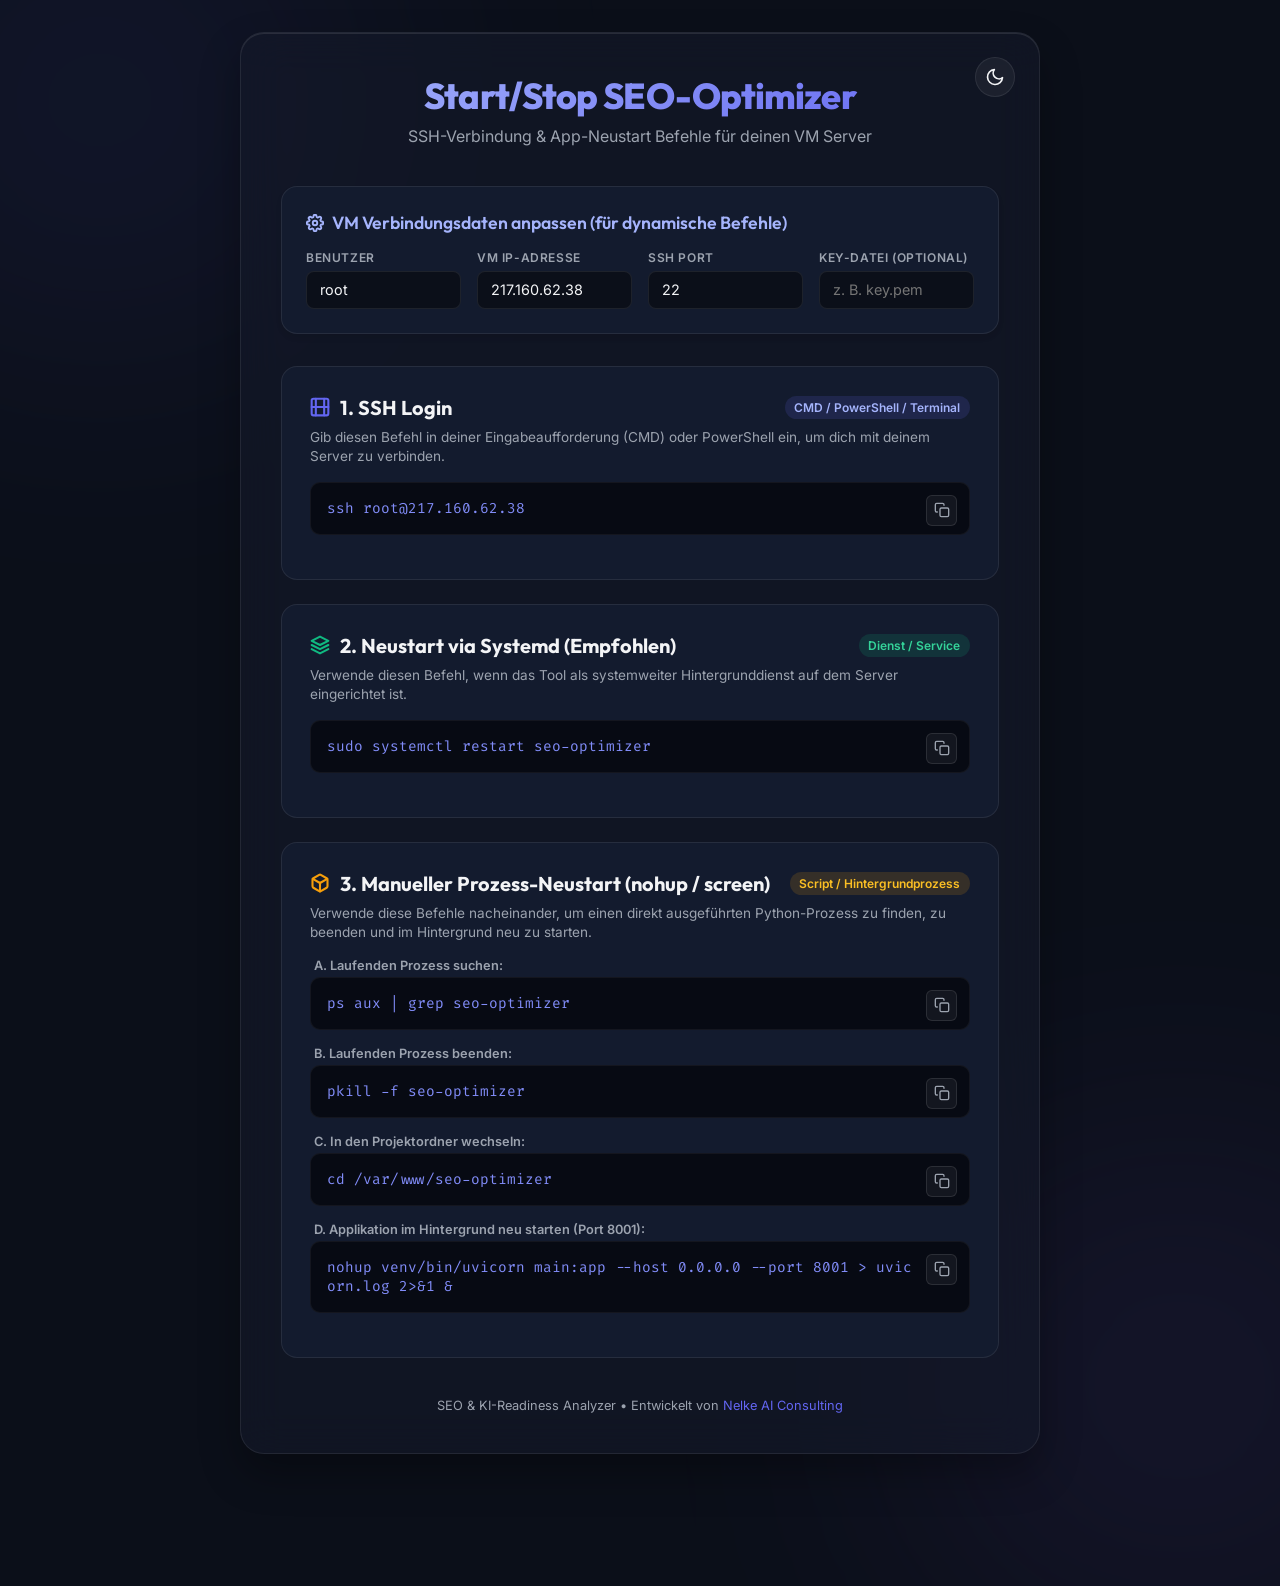
==== Start-Stop SEO-Optimizer.html @ fa499abd "Initialize project and add deploy workflow" ====
<!DOCTYPE html>
<html lang="de">
<head>
    <meta charset="UTF-8">
    <meta name="viewport" content="width=device-width, initial-scale=1.0">
    <title>Start/Stop SEO-Optimizer</title>
    <!-- Google Fonts -->
    <link rel="preconnect" href="https://fonts.googleapis.com">
    <link rel="preconnect" href="https://fonts.gstatic.com" crossorigin>
    <link href="https://fonts.googleapis.com/css2?family=Inter:wght@400;500;600;700&family=Outfit:wght@500;600;700;800&family=Fira+Code:wght@400;500&display=swap" rel="stylesheet">
    <style>
        :root {
            --bg-base: #0b0f19;
            --bg-surface: rgba(20, 26, 42, 0.6);
            --bg-card: #131b2e;
            --card-border: rgba(255, 255, 255, 0.08);
            --text-primary: #f3f4f6;
            --text-secondary: #9ca3af;
            --accent-primary: #6366f1;
            --accent-primary-hover: #4f46e5;
            --accent-emerald: #10b981;
            --code-bg: #070a13;
            --glow-color: rgba(99, 102, 241, 0.15);
        }

        .light-mode {
            --bg-base: #f3f4f6;
            --bg-surface: rgba(255, 255, 255, 0.7);
            --bg-card: #ffffff;
            --card-border: rgba(0, 0, 0, 0.08);
            --text-primary: #111827;
            --text-secondary: #4b5563;
            --accent-primary: #4f46e5;
            --accent-primary-hover: #3730a3;
            --code-bg: #f9fafb;
            --glow-color: rgba(79, 70, 229, 0.1);
        }

        .light-mode pre {
            color: #4f46e5;
        }

        .light-mode .btn-copy {
            background: rgba(0, 0, 0, 0.03);
            border: 1px solid rgba(0, 0, 0, 0.08);
        }

        /* Theme Toggle Button */
        .theme-toggle {
            position: absolute;
            top: 1.5rem;
            right: 1.5rem;
            background: rgba(255, 255, 255, 0.05);
            border: 1px solid var(--card-border);
            color: var(--text-primary);
            border-radius: 50%;
            width: 40px;
            height: 40px;
            cursor: pointer;
            display: flex;
            align-items: center;
            justify-content: center;
            transition: all 0.3s ease;
            z-index: 10;
        }

        .light-mode .theme-toggle {
            background: rgba(0, 0, 0, 0.03);
        }

        .theme-toggle:hover {
            background: rgba(255, 255, 255, 0.1);
            transform: scale(1.05);
        }

        .light-mode .theme-toggle:hover {
            background: rgba(0, 0, 0, 0.08);
        }

        .sun-icon {
            display: none;
        }

        .moon-icon {
            display: block;
        }

        .light-mode .sun-icon {
            display: block;
        }

        .light-mode .moon-icon {
            display: none;
        }


        * {
            box-sizing: border-box;
            margin: 0;
            padding: 0;
        }

        body {
            font-family: 'Inter', sans-serif;
            background-color: var(--bg-base);
            color: var(--text-primary);
            min-height: 100vh;
            display: flex;
            justify-content: center;
            align-items: center;
            padding: 2rem 1rem;
            position: relative;
            overflow-x: hidden;
        }

        /* Decorative glowing backgrounds */
        .glow-bg {
            position: absolute;
            width: 400px;
            height: 400px;
            border-radius: 50%;
            filter: blur(150px);
            z-index: 0;
            pointer-events: none;
            opacity: 0.5;
        }

        .bg-indigo {
            top: -100px;
            left: -100px;
            background: rgba(99, 102, 241, 0.3);
        }

        .bg-violet {
            bottom: -100px;
            right: -100px;
            background: rgba(139, 92, 246, 0.3);
        }

        .container {
            width: 100%;
            max-width: 800px;
            background: var(--bg-surface);
            backdrop-filter: blur(20px);
            -webkit-backdrop-filter: blur(20px);
            border: 1px solid var(--card-border);
            border-radius: 24px;
            padding: 2.5rem;
            z-index: 1;
            box-shadow: 0 20px 40px rgba(0, 0, 0, 0.3), 
                        inset 0 1px 0 rgba(255, 255, 255, 0.1);
        }

        header {
            margin-bottom: 2.5rem;
            text-align: center;
        }

        header h1 {
            font-family: 'Outfit', sans-serif;
            font-size: 2.25rem;
            font-weight: 800;
            background: linear-gradient(135deg, #a5b4fc 0%, #6366f1 100%);
            -webkit-background-clip: text;
            -webkit-text-fill-color: transparent;
            margin-bottom: 0.5rem;
            letter-spacing: -0.025em;
        }

        header p {
            color: var(--text-secondary);
            font-size: 1rem;
        }

        .config-section {
            background: var(--bg-card);
            border: 1px solid var(--card-border);
            border-radius: 16px;
            padding: 1.5rem;
            margin-bottom: 2rem;
            box-shadow: 0 4px 6px -1px rgba(0, 0, 0, 0.1);
        }

        .config-title {
            font-family: 'Outfit', sans-serif;
            font-size: 1.1rem;
            font-weight: 600;
            margin-bottom: 1rem;
            color: #a5b4fc;
            display: flex;
            align-items: center;
            gap: 0.5rem;
        }

        .grid-inputs {
            display: grid;
            grid-template-columns: repeat(auto-fit, minmax(150px, 1fr));
            gap: 1rem;
        }

        .input-group {
            display: flex;
            flex-direction: column;
            gap: 0.35rem;
        }

        .input-group label {
            font-size: 0.75rem;
            font-weight: 600;
            text-transform: uppercase;
            letter-spacing: 0.05em;
            color: var(--text-secondary);
        }

        .input-group input {
            background: var(--bg-base);
            border: 1px solid var(--card-border);
            border-radius: 8px;
            padding: 0.6rem 0.8rem;
            color: var(--text-primary);
            font-family: inherit;
            font-size: 0.9rem;
            transition: all 0.2s ease;
        }

        .input-group input:focus {
            outline: none;
            border-color: var(--accent-primary);
            box-shadow: 0 0 0 3px var(--glow-color);
        }

        .card {
            background: var(--bg-card);
            border: 1px solid var(--card-border);
            border-radius: 16px;
            padding: 1.75rem;
            margin-bottom: 1.5rem;
            transition: transform 0.2s ease, box-shadow 0.2s ease;
        }

        .card:hover {
            transform: translateY(-2px);
            box-shadow: 0 12px 20px rgba(0, 0, 0, 0.2);
        }

        .card-header {
            display: flex;
            align-items: center;
            justify-content: space-between;
            margin-bottom: 1rem;
        }

        .card-title {
            font-family: 'Outfit', sans-serif;
            font-size: 1.25rem;
            font-weight: 700;
            color: var(--text-primary);
            display: flex;
            align-items: center;
            gap: 0.6rem;
        }

        .card-subtitle {
            font-size: 0.85rem;
            color: var(--text-secondary);
            margin-top: -0.5rem;
            margin-bottom: 1rem;
            line-height: 1.4;
        }

        .code-container {
            position: relative;
            background: var(--code-bg);
            border: 1px solid rgba(255, 255, 255, 0.05);
            border-radius: 10px;
            padding: 1rem;
            margin-bottom: 1rem;
        }

        pre {
            font-family: 'Fira Code', monospace;
            font-size: 0.9rem;
            overflow-x: auto;
            white-space: pre-wrap;
            word-break: break-all;
            color: #818cf8;
            padding-right: 2.5rem;
        }

        .btn-copy {
            position: absolute;
            top: 0.75rem;
            right: 0.75rem;
            background: rgba(255, 255, 255, 0.05);
            border: 1px solid rgba(255, 255, 255, 0.1);
            color: var(--text-secondary);
            border-radius: 6px;
            padding: 0.4rem;
            cursor: pointer;
            transition: all 0.2s ease;
            display: flex;
            align-items: center;
            justify-content: center;
        }

        .btn-copy:hover {
            background: var(--accent-primary);
            color: white;
            border-color: var(--accent-primary);
        }

        .btn-copy svg {
            width: 16px;
            height: 16px;
            fill: none;
            stroke: currentColor;
            stroke-width: 2;
            stroke-linecap:round;
            stroke-linejoin:round;
        }

        .badge {
            background: rgba(99, 102, 241, 0.15);
            color: #a5b4fc;
            padding: 0.25rem 0.6rem;
            border-radius: 9999px;
            font-size: 0.75rem;
            font-weight: 600;
        }

        .badge-green {
            background: rgba(16, 185, 129, 0.15);
            color: #34d399;
        }

        footer {
            margin-top: 2.5rem;
            text-align: center;
            font-size: 0.8rem;
            color: var(--text-secondary);
        }

        footer a {
            color: var(--accent-primary);
            text-decoration: none;
        }

        footer a:hover {
            text-decoration: underline;
        }

        /* Success feedback animation for copying */
        @keyframes pulseSuccess {
            0% { transform: scale(1); }
            50% { transform: scale(1.1); background-color: var(--accent-emerald); }
            100% { transform: scale(1); }
        }

        .copy-success {
            animation: pulseSuccess 0.4s ease-in-out;
            background-color: var(--accent-emerald) !important;
            color: white !important;
            border-color: var(--accent-emerald) !important;
        }
    </style>
</head>
<body>
    <div class="glow-bg bg-indigo"></div>
    <div class="glow-bg bg-violet"></div>

    <div class="container" style="position: relative;">
        <!-- Theme Toggle Switch -->
        <button class="theme-toggle" id="themeToggleBtn" aria-label="Farbschema umschalten">
            <svg class="moon-icon" viewBox="0 0 24 24" width="20" height="20" fill="none" stroke="currentColor" stroke-width="2" stroke-linecap="round" stroke-linejoin="round">
                <path d="M21 12.79A9 9 0 1 1 11.21 3 7 7 0 0 0 21 12.79z"></path>
            </svg>
            <svg class="sun-icon" viewBox="0 0 24 24" width="20" height="20" fill="none" stroke="currentColor" stroke-width="2" stroke-linecap="round" stroke-linejoin="round">
                <circle cx="12" cy="12" r="5"></circle>
                <line x1="12" y1="1" x2="12" y2="3"></line>
                <line x1="12" y1="21" x2="12" y2="23"></line>
                <line x1="4.22" y1="4.22" x2="5.64" y2="5.64"></line>
                <line x1="18.36" y1="18.36" x2="19.78" y2="19.78"></line>
                <line x1="1" y1="12" x2="3" y2="12"></line>
                <line x1="21" y1="12" x2="23" y2="12"></line>
                <line x1="4.22" y1="19.78" x2="5.64" y2="18.36"></line>
                <line x1="18.36" y1="5.64" x2="19.78" y2="4.22"></line>
            </svg>
        </button>
        <header>
            <h1>Start/Stop SEO-Optimizer</h1>
            <p>SSH-Verbindung &amp; App-Neustart Befehle für deinen VM Server</p>
        </header>

        <!-- CONFIGURATION FORM -->
        <section class="config-section">
            <div class="config-title">
                <svg width="18" height="18" viewBox="0 0 24 24" fill="none" stroke="currentColor" stroke-width="2.5" stroke-linecap="round" stroke-linejoin="round">
                    <circle cx="12" cy="12" r="3"></circle>
                    <path d="M19.4 15a1.65 1.65 0 0 0 .33 1.82l.06.06a2 2 0 1 1-2.83 2.83l-.06-.06a1.65 1.65 0 0 0-1.82-.33 1.65 1.65 0 0 0-1 1.51V21a2 2 0 0 1-4 0v-.09A1.65 1.65 0 0 0 9 19.4a1.65 1.65 0 0 0-1.82.33l-.06.06a2 2 0 1 1-2.83-2.83l.06-.06a1.65 1.65 0 0 0 .33-1.82 1.65 1.65 0 0 0-1.51-1H3a2 2 0 0 1 0-4h.09A1.65 1.65 0 0 0 4.6 9a1.65 1.65 0 0 0-.33-1.82l-.06-.06a2 2 0 1 1 2.83-2.83l.06.06a1.65 1.65 0 0 0 1.82.33H9a1.65 1.65 0 0 0 1-1.51V3a2 2 0 0 1 4 0v.09a1.65 1.65 0 0 0 1 1.51 1.65 1.65 0 0 0 1.82-.33l.06-.06a2 2 0 1 1 2.83 2.83l-.06.06a1.65 1.65 0 0 0-.33 1.82V9a1.65 1.65 0 0 0 1.51 1H21a2 2 0 0 1 0 4h-.09a1.65 1.65 0 0 0-1.51 1z"></path>
                </svg>
                <span>VM Verbindungsdaten anpassen (für dynamische Befehle)</span>
            </div>
            <div class="grid-inputs">
                <div class="input-group">
                    <label for="sshUser">Benutzer</label>
                    <input type="text" id="sshUser" value="root">
                </div>
                <div class="input-group">
                    <label for="sshIp">VM IP-Adresse</label>
                    <input type="text" id="sshIp" value="217.160.62.38">
                </div>
                <div class="input-group">
                    <label for="sshPort">SSH Port</label>
                    <input type="number" id="sshPort" value="22">
                </div>
                <div class="input-group">
                    <label for="sshKey">Key-Datei (Optional)</label>
                    <input type="text" id="sshKey" placeholder="z. B. key.pem">
                </div>
            </div>
        </section>

        <!-- COMMAND CARDS -->

        <!-- SSH LOGIN -->
        <div class="card">
            <div class="card-header">
                <span class="card-title">
                    <svg width="20" height="20" viewBox="0 0 24 24" fill="none" stroke="currentColor" stroke-width="2.5" stroke-linecap="round" stroke-linejoin="round" style="color: var(--accent-primary)">
                        <rect x="2" y="2" width="20" height="20" rx="2.18" ry="2.18"></rect>
                        <line x1="7" y1="2" x2="7" y2="22"></line>
                        <line x1="17" y1="2" x2="17" y2="22"></line>
                        <line x1="2" y1="12" x2="22" y2="12"></line>
                    </svg>
                    1. SSH Login
                </span>
                <span class="badge">CMD / PowerShell / Terminal</span>
            </div>
            <div class="card-subtitle">Gib diesen Befehl in deiner Eingabeaufforderung (CMD) oder PowerShell ein, um dich mit deinem Server zu verbinden.</div>
            <div class="code-container">
                <pre id="sshCmd">ssh root@217.160.62.38</pre>
                <button class="btn-copy" onclick="copyText('sshCmd', this)" title="Kopieren">
                    <svg viewBox="0 0 24 24"><rect x="9" y="9" width="13" height="13" rx="2" ry="2"></rect><path d="M5 15H4a2 2 0 0 1-2-2V4a2 2 0 0 1 2-2h9a2 2 0 0 1 2 2v1"></path></svg>
                </button>
            </div>
        </div>

        <!-- RESTART OPTION A: SYSTEMD -->
        <div class="card">
            <div class="card-header">
                <span class="card-title">
                    <svg width="20" height="20" viewBox="0 0 24 24" fill="none" stroke="currentColor" stroke-width="2.5" stroke-linecap="round" stroke-linejoin="round" style="color: var(--accent-emerald)">
                        <polygon points="12 2 2 7 12 12 22 7 12 2"></polygon>
                        <polyline points="2 17 12 22 22 17"></polyline>
                        <polyline points="2 12 12 17 22 12"></polyline>
                    </svg>
                    2. Neustart via Systemd (Empfohlen)
                </span>
                <span class="badge badge-green">Dienst / Service</span>
            </div>
            <div class="card-subtitle">Verwende diesen Befehl, wenn das Tool als systemweiter Hintergrunddienst auf dem Server eingerichtet ist.</div>
            <div class="code-container">
                <pre id="systemdCmd">sudo systemctl restart seo-optimizer</pre>
                <button class="btn-copy" onclick="copyText('systemdCmd', this)" title="Kopieren">
                    <svg viewBox="0 0 24 24"><rect x="9" y="9" width="13" height="13" rx="2" ry="2"></rect><path d="M5 15H4a2 2 0 0 1-2-2V4a2 2 0 0 1 2-2h9a2 2 0 0 1 2 2v1"></path></svg>
                </button>
            </div>
        </div>

        <!-- RESTART OPTION B: MANUAL PROCESS -->
        <div class="card">
            <div class="card-header">
                <span class="card-title">
                    <svg width="20" height="20" viewBox="0 0 24 24" fill="none" stroke="currentColor" stroke-width="2.5" stroke-linecap="round" stroke-linejoin="round" style="color: #f59e0b">
                        <path d="M21 16V8a2 2 0 0 0-1-1.73l-7-4a2 2 0 0 0-2 0l-7 4A2 2 0 0 0 3 8v8a2 2 0 0 0 1 1.73l7 4a2 2 0 0 0 2 0l7-4A2 2 0 0 0 21 16z"></path>
                        <polyline points="3.27 6.96 12 12.01 20.73 6.96"></polyline>
                        <line x1="12" y1="22.08" x2="12" y2="12"></line>
                    </svg>
                    3. Manueller Prozess-Neustart (nohup / screen)
                </span>
                <span class="badge" style="background: rgba(245, 158, 11, 0.15); color: #fbbf24;">Script / Hintergrundprozess</span>
            </div>
            <div class="card-subtitle">Verwende diese Befehle nacheinander, um einen direkt ausgeführten Python-Prozess zu finden, zu beenden und im Hintergrund neu zu starten.</div>
            
            <div style="font-size: 0.8rem; margin: 1rem 0 0.25rem 0.25rem; font-weight: 600; color: var(--text-secondary);">A. Laufenden Prozess suchen:</div>
            <div class="code-container">
                <pre id="findCmd">ps aux | grep seo-optimizer</pre>
                <button class="btn-copy" onclick="copyText('findCmd', this)" title="Kopieren">
                    <svg viewBox="0 0 24 24"><rect x="9" y="9" width="13" height="13" rx="2" ry="2"></rect><path d="M5 15H4a2 2 0 0 1-2-2V4a2 2 0 0 1 2-2h9a2 2 0 0 1 2 2v1"></path></svg>
                </button>
            </div>

            <div style="font-size: 0.8rem; margin: 1rem 0 0.25rem 0.25rem; font-weight: 600; color: var(--text-secondary);">B. Laufenden Prozess beenden:</div>
            <div class="code-container">
                <pre id="killCmd">pkill -f seo-optimizer</pre>
                <button class="btn-copy" onclick="copyText('killCmd', this)" title="Kopieren">
                    <svg viewBox="0 0 24 24"><rect x="9" y="9" width="13" height="13" rx="2" ry="2"></rect><path d="M5 15H4a2 2 0 0 1-2-2V4a2 2 0 0 1 2-2h9a2 2 0 0 1 2 2v1"></path></svg>
                </button>
            </div>

            <div style="font-size: 0.8rem; margin: 1rem 0 0.25rem 0.25rem; font-weight: 600; color: var(--text-secondary);">C. In den Projektordner wechseln:</div>
            <div class="code-container">
                <pre id="cdCmd">cd /var/www/seo-optimizer</pre>
                <button class="btn-copy" onclick="copyText('cdCmd', this)" title="Kopieren">
                    <svg viewBox="0 0 24 24"><rect x="9" y="9" width="13" height="13" rx="2" ry="2"></rect><path d="M5 15H4a2 2 0 0 1-2-2V4a2 2 0 0 1 2-2h9a2 2 0 0 1 2 2v1"></path></svg>
                </button>
            </div>

            <div style="font-size: 0.8rem; margin: 1rem 0 0.25rem 0.25rem; font-weight: 600; color: var(--text-secondary);">D. Applikation im Hintergrund neu starten (Port 8001):</div>
            <div class="code-container">
                <pre id="startCmd">nohup venv/bin/uvicorn main:app --host 0.0.0.0 --port 8001 > uvicorn.log 2>&1 &</pre>
                <button class="btn-copy" onclick="copyText('startCmd', this)" title="Kopieren">
                    <svg viewBox="0 0 24 24"><rect x="9" y="9" width="13" height="13" rx="2" ry="2"></rect><path d="M5 15H4a2 2 0 0 1-2-2V4a2 2 0 0 1 2-2h9a2 2 0 0 1 2 2v1"></path></svg>
                </button>
            </div>
        </div>

        <footer>
            <p>SEO &amp; KI-Readiness Analyzer • Entwickelt von <a href="https://nelke.com" target="_blank">Nelke AI Consulting</a></p>
        </footer>
    </div>

    <!-- JS Logic -->
    <script>
        const sshUser = document.getElementById('sshUser');
        const sshIp = document.getElementById('sshIp');
        const sshPort = document.getElementById('sshPort');
        const sshKey = document.getElementById('sshKey');
        const sshCmd = document.getElementById('sshCmd');

        function updateSshCommand() {
            const user = sshUser.value.trim() || 'root';
            const ip = sshIp.value.trim() || '217.160.62.38';
            const port = parseInt(sshPort.value, 10) || 22;
            const key = sshKey.value.trim();

            let cmd = 'ssh';
            if (key) {
                cmd += ` -i "${key}"`;
            }
            if (port !== 22) {
                cmd += ` -p ${port}`;
            }
            cmd += ` ${user}@${ip}`;
            
            sshCmd.textContent = cmd;
        }

        [sshUser, sshIp, sshPort, sshKey].forEach(input => {
            input.addEventListener('input', updateSshCommand);
        });

        function copyText(elementId, btn) {
            const text = document.getElementById(elementId).textContent;
            navigator.clipboard.writeText(text).then(() => {
                btn.classList.add('copy-success');
                setTimeout(() => {
                    btn.classList.remove('copy-success');
                }, 1500);
            }).catch(err => {
                console.error('Kopieren fehlgeschlagen: ', err);
            });
        }

        // Theme Manager
        const themeToggleBtn = document.getElementById('themeToggleBtn');
        const htmlElement = document.documentElement;

        const savedTheme = localStorage.getItem('theme') || 'dark';
        if (savedTheme === 'light') {
            htmlElement.classList.add('light-mode');
        }

        themeToggleBtn.addEventListener('click', () => {
            if (htmlElement.classList.contains('light-mode')) {
                htmlElement.classList.remove('light-mode');
                localStorage.setItem('theme', 'dark');
            } else {
                htmlElement.classList.add('light-mode');
                localStorage.setItem('theme', 'light');
            }
        });
    </script>
</body>
</html>
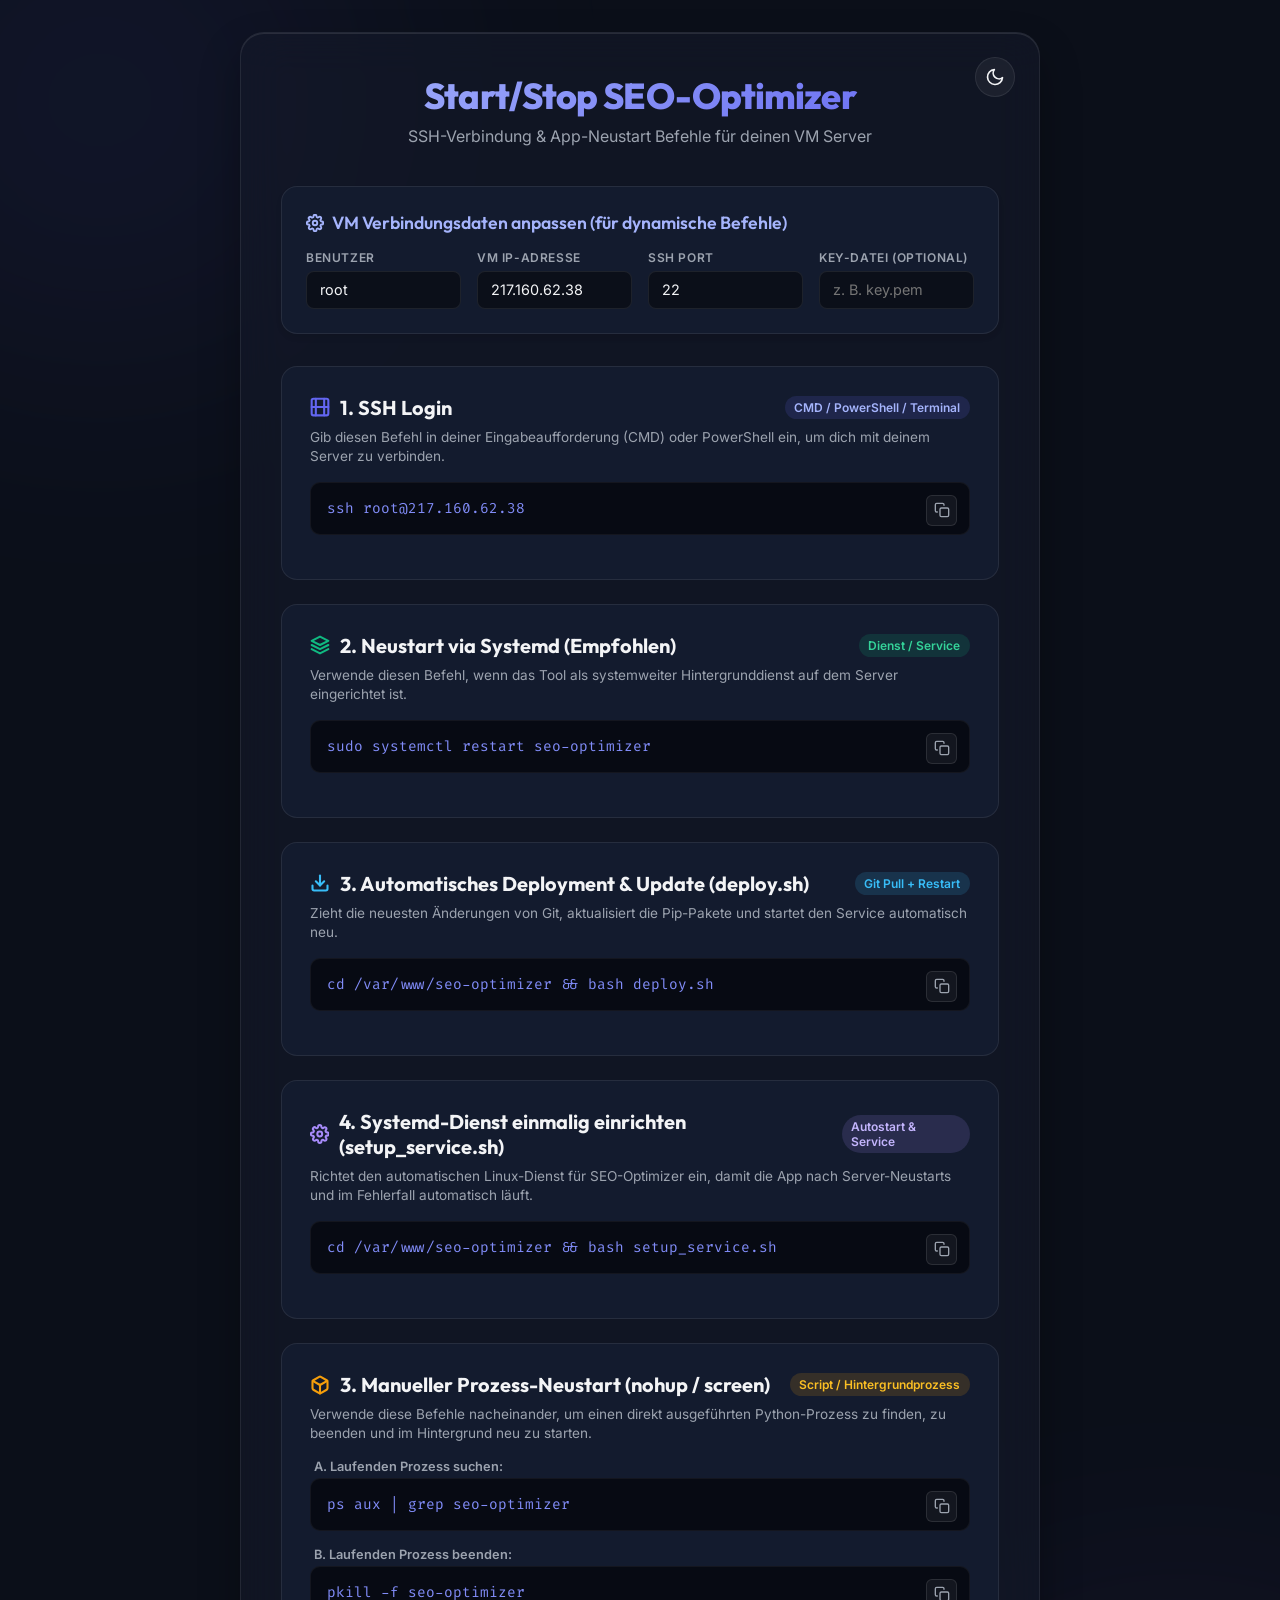
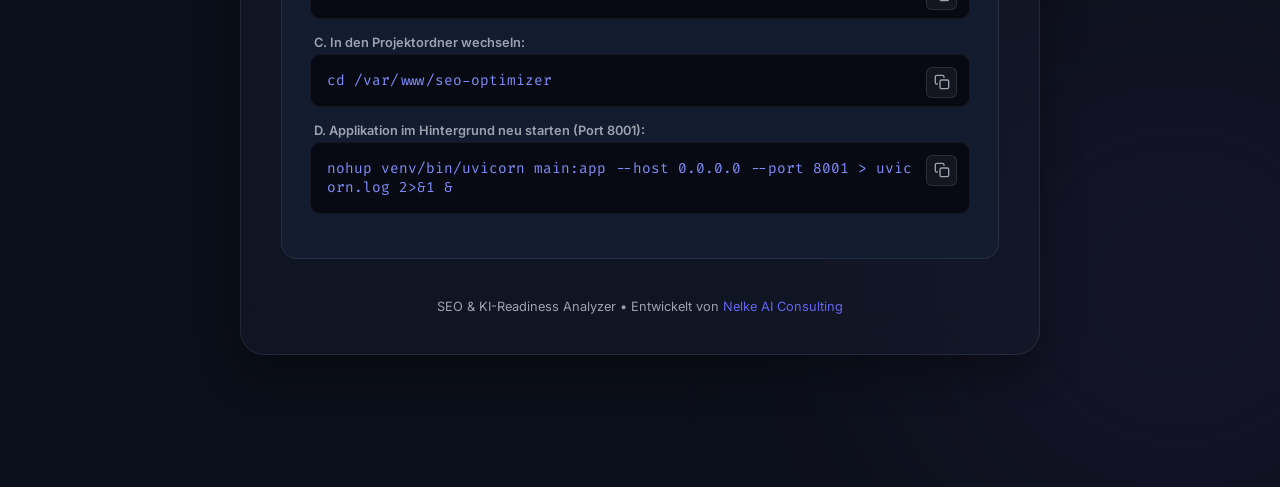
==== commit ae196bd7: "ops: Add systemd service setup script, env template, and auto-deployment script" ====
--- a/Start-Stop SEO-Optimizer.html
+++ b/Start-Stop SEO-Optimizer.html
@@ -467,6 +467,49 @@
             </div>
         </div>
 
+        <!-- AUTO DEPLOYMENT SCRIPT -->
+        <div class="card">
+            <div class="card-header">
+                <span class="card-title">
+                    <svg width="20" height="20" viewBox="0 0 24 24" fill="none" stroke="currentColor" stroke-width="2.5" stroke-linecap="round" stroke-linejoin="round" style="color: #38bdf8">
+                        <path d="M21 15v4a2 2 0 0 1-2 2H5a2 2 0 0 1-2-2v-4"></path>
+                        <polyline points="7 10 12 15 17 10"></polyline>
+                        <line x1="12" y1="15" x2="12" y2="3"></line>
+                    </svg>
+                    3. Automatisches Deployment &amp; Update (deploy.sh)
+                </span>
+                <span class="badge" style="background: rgba(56, 189, 248, 0.15); color: #38bdf8;">Git Pull + Restart</span>
+            </div>
+            <div class="card-subtitle">Zieht die neuesten Änderungen von Git, aktualisiert die Pip-Pakete und startet den Service automatisch neu.</div>
+            <div class="code-container">
+                <pre id="deployCmd">cd /var/www/seo-optimizer && bash deploy.sh</pre>
+                <button class="btn-copy" onclick="copyText('deployCmd', this)" title="Kopieren">
+                    <svg viewBox="0 0 24 24"><rect x="9" y="9" width="13" height="13" rx="2" ry="2"></rect><path d="M5 15H4a2 2 0 0 1-2-2V4a2 2 0 0 1 2-2h9a2 2 0 0 1 2 2v1"></path></svg>
+                </button>
+            </div>
+        </div>
+
+        <!-- SERVICE SETUP SCRIPT -->
+        <div class="card">
+            <div class="card-header">
+                <span class="card-title">
+                    <svg width="20" height="20" viewBox="0 0 24 24" fill="none" stroke="currentColor" stroke-width="2.5" stroke-linecap="round" stroke-linejoin="round" style="color: #a78bfa">
+                        <circle cx="12" cy="12" r="3"></circle>
+                        <path d="M19.4 15a1.65 1.65 0 0 0 .33 1.82l.06.06a2 2 0 1 1-2.83 2.83l-.06-.06a1.65 1.65 0 0 0-1.82-.33 1.65 1.65 0 0 0-1 1.51V21a2 2 0 0 1-4 0v-.09A1.65 1.65 0 0 0 9 19.4a1.65 1.65 0 0 0-1.82.33l-.06.06a2 2 0 1 1-2.83-2.83l.06-.06a1.65 1.65 0 0 0 .33-1.82 1.65 1.65 0 0 0-1.51-1H3a2 2 0 0 1 0-4h.09A1.65 1.65 0 0 0 4.6 9a1.65 1.65 0 0 0-.33-1.82l-.06-.06a2 2 0 1 1 2.83-2.83l.06.06a1.65 1.65 0 0 0 1.82.33H9a1.65 1.65 0 0 0 1-1.51V3a2 2 0 0 1 4 0v.09a1.65 1.65 0 0 0 1 1.51 1.65 1.65 0 0 0 1.82-.33l.06-.06a2 2 0 1 1 2.83 2.83l-.06.06a1.65 1.65 0 0 0-.33 1.82V9a1.65 1.65 0 0 0 1.51 1H21a2 2 0 0 1 0 4h-.09a1.65 1.65 0 0 0-1.51 1z"></path>
+                    </svg>
+                    4. Systemd-Dienst einmalig einrichten (setup_service.sh)
+                </span>
+                <span class="badge" style="background: rgba(167, 139, 250, 0.15); color: #c4b5fd;">Autostart &amp; Service</span>
+            </div>
+            <div class="card-subtitle">Richtet den automatischen Linux-Dienst für SEO-Optimizer ein, damit die App nach Server-Neustarts und im Fehlerfall automatisch läuft.</div>
+            <div class="code-container">
+                <pre id="setupServiceCmd">cd /var/www/seo-optimizer && bash setup_service.sh</pre>
+                <button class="btn-copy" onclick="copyText('setupServiceCmd', this)" title="Kopieren">
+                    <svg viewBox="0 0 24 24"><rect x="9" y="9" width="13" height="13" rx="2" ry="2"></rect><path d="M5 15H4a2 2 0 0 1-2-2V4a2 2 0 0 1 2-2h9a2 2 0 0 1 2 2v1"></path></svg>
+                </button>
+            </div>
+        </div>
+
         <!-- RESTART OPTION B: MANUAL PROCESS -->
         <div class="card">
             <div class="card-header">
